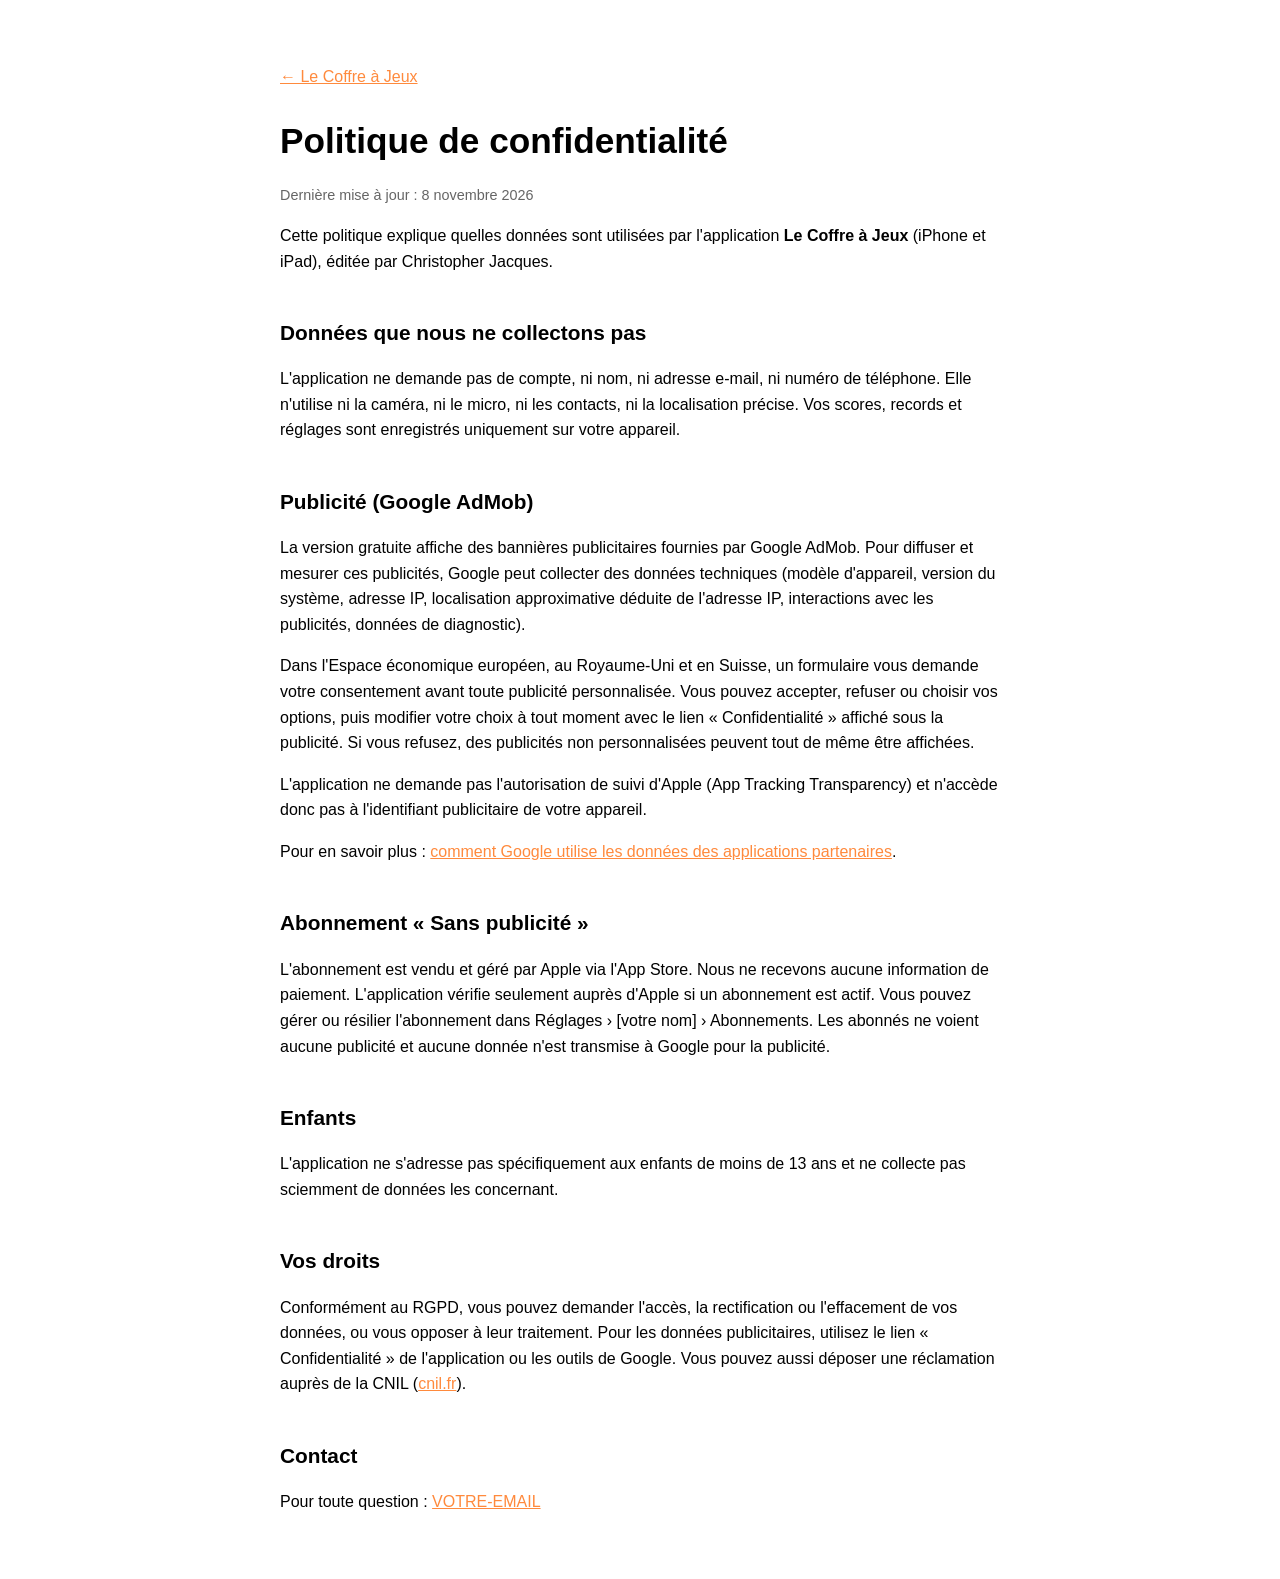
==== confidentialite.html @ 8a5c94b5 "Add files via upload" ====
<!DOCTYPE html>
<html lang="fr">
<head>
    <meta charset="utf-8">
    <meta name="viewport" content="width=device-width, initial-scale=1">
    <title>Politique de confidentialité – Le Coffre à Jeux</title>
    <link rel="stylesheet" href="style.css">
</head>
<body>
    <main>
        <p><a href="index.html">← Le Coffre à Jeux</a></p>
        <h1>Politique de confidentialité</h1>
        <p class="updated">Dernière mise à jour : 8 novembre 2026</p>

        <p>Cette politique explique quelles données sont utilisées par l'application <strong>Le Coffre à Jeux</strong>
        (iPhone et iPad), éditée par Christopher Jacques.</p>

        <h2>Données que nous ne collectons pas</h2>
        <p>L'application ne demande pas de compte, ni nom, ni adresse e-mail, ni numéro de téléphone.
        Elle n'utilise ni la caméra, ni le micro, ni les contacts, ni la localisation précise.
        Vos scores, records et réglages sont enregistrés uniquement sur votre appareil.</p>

        <h2>Publicité (Google AdMob)</h2>
        <p>La version gratuite affiche des bannières publicitaires fournies par Google AdMob.
        Pour diffuser et mesurer ces publicités, Google peut collecter des données techniques
        (modèle d'appareil, version du système, adresse IP, localisation approximative déduite de l'adresse IP,
        interactions avec les publicités, données de diagnostic).</p>
        <p>Dans l'Espace économique européen, au Royaume-Uni et en Suisse, un formulaire vous demande votre
        consentement avant toute publicité personnalisée. Vous pouvez accepter, refuser ou choisir vos options,
        puis modifier votre choix à tout moment avec le lien « Confidentialité » affiché sous la publicité.
        Si vous refusez, des publicités non personnalisées peuvent tout de même être affichées.</p>
        <p>L'application ne demande pas l'autorisation de suivi d'Apple (App Tracking Transparency) et n'accède donc pas
        à l'identifiant publicitaire de votre appareil.</p>
        <p>Pour en savoir plus :
        <a href="https://policies.google.com/technologies/partner-sites?hl=fr">comment Google utilise les données des applications partenaires</a>.</p>

        <h2>Abonnement « Sans publicité »</h2>
        <p>L'abonnement est vendu et géré par Apple via l'App Store. Nous ne recevons aucune information de paiement.
        L'application vérifie seulement auprès d'Apple si un abonnement est actif. Vous pouvez gérer ou résilier
        l'abonnement dans Réglages › [votre nom] › Abonnements. Les abonnés ne voient aucune publicité et
        aucune donnée n'est transmise à Google pour la publicité.</p>

        <h2>Enfants</h2>
        <p>L'application ne s'adresse pas spécifiquement aux enfants de moins de 13 ans et ne collecte pas sciemment
        de données les concernant.</p>

        <h2>Vos droits</h2>
        <p>Conformément au RGPD, vous pouvez demander l'accès, la rectification ou l'effacement de vos données,
        ou vous opposer à leur traitement. Pour les données publicitaires, utilisez le lien « Confidentialité » de
        l'application ou les outils de Google. Vous pouvez aussi déposer une réclamation auprès de la CNIL
        (<a href="https://www.cnil.fr">cnil.fr</a>).</p>

        <h2>Contact</h2>
        <p>Pour toute question : <a href="mailto:VOTRE-EMAIL">VOTRE-EMAIL</a></p>
    </main>
</body>
</html>
---- style.css ----
:root {
    color-scheme: light dark;
    --accent: #ff8a3d;
}

body {
    margin: 0;
    font-family: -apple-system, BlinkMacSystemFont, "Segoe UI", Roboto, sans-serif;
    line-height: 1.6;
    background: Canvas;
    color: CanvasText;
}

main {
    max-width: 720px;
    margin: 0 auto;
    padding: 48px 20px;
}

h1 { font-size: 2.2rem; margin-bottom: 0.2em; }
h2 { margin-top: 2em; font-size: 1.3rem; }

.tagline { font-size: 1.2rem; opacity: 0.8; }
.updated { opacity: 0.6; font-size: 0.9rem; }

.games {
    display: grid;
    grid-template-columns: repeat(auto-fill, minmax(160px, 1fr));
    gap: 8px;
    padding: 0;
    list-style: none;
}

.games li {
    padding: 10px 14px;
    border-radius: 12px;
    background: color-mix(in srgb, var(--accent) 15%, transparent);
}

a { color: var(--accent); }

nav { margin-top: 2em; }
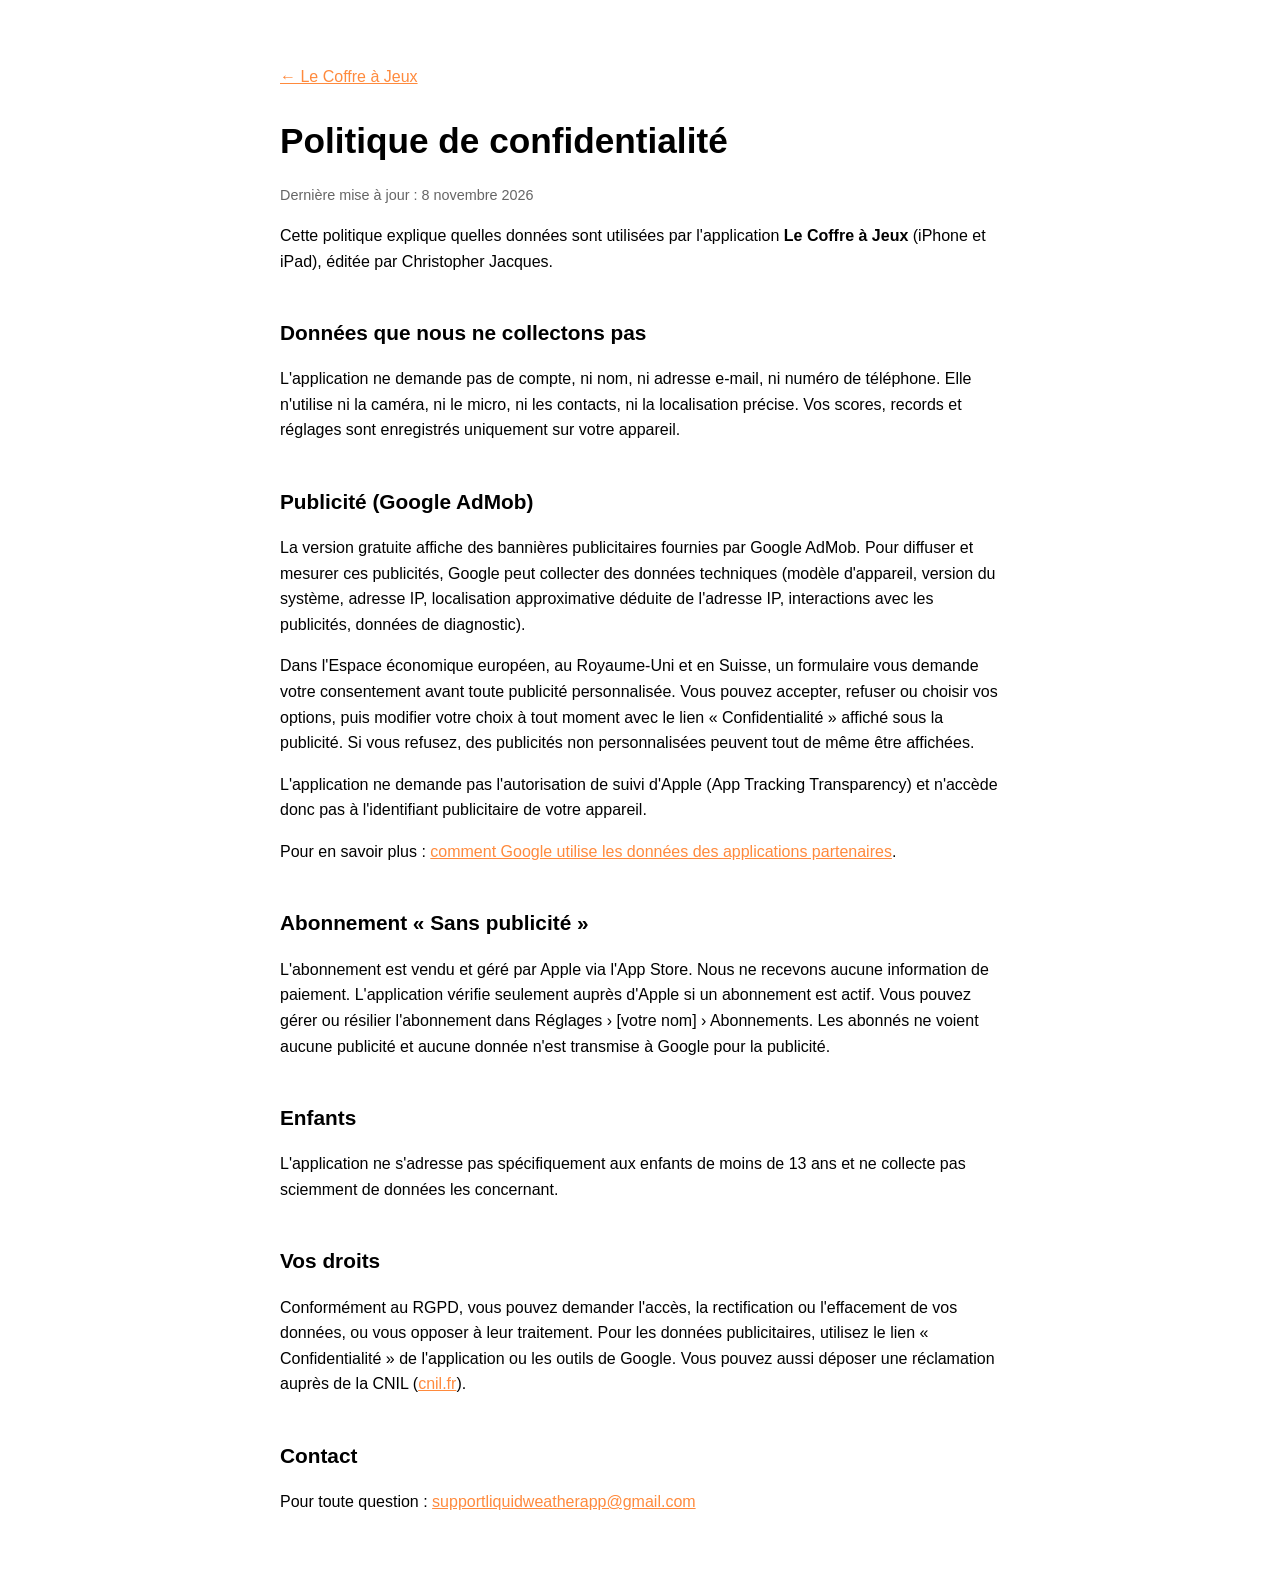
==== commit f2197965: "Update confidentialite.html" ====
--- a/confidentialite.html
+++ b/confidentialite.html
@@ -51,7 +51,7 @@
         (<a href="https://www.cnil.fr">cnil.fr</a>).</p>
 
         <h2>Contact</h2>
-        <p>Pour toute question : <a href="mailto:VOTRE-EMAIL">VOTRE-EMAIL</a></p>
+        <p>Pour toute question : <a href="mailto:VOTRE-EMAIL">supportliquidweatherapp@gmail.com</a></p>
     </main>
 </body>
 </html>
